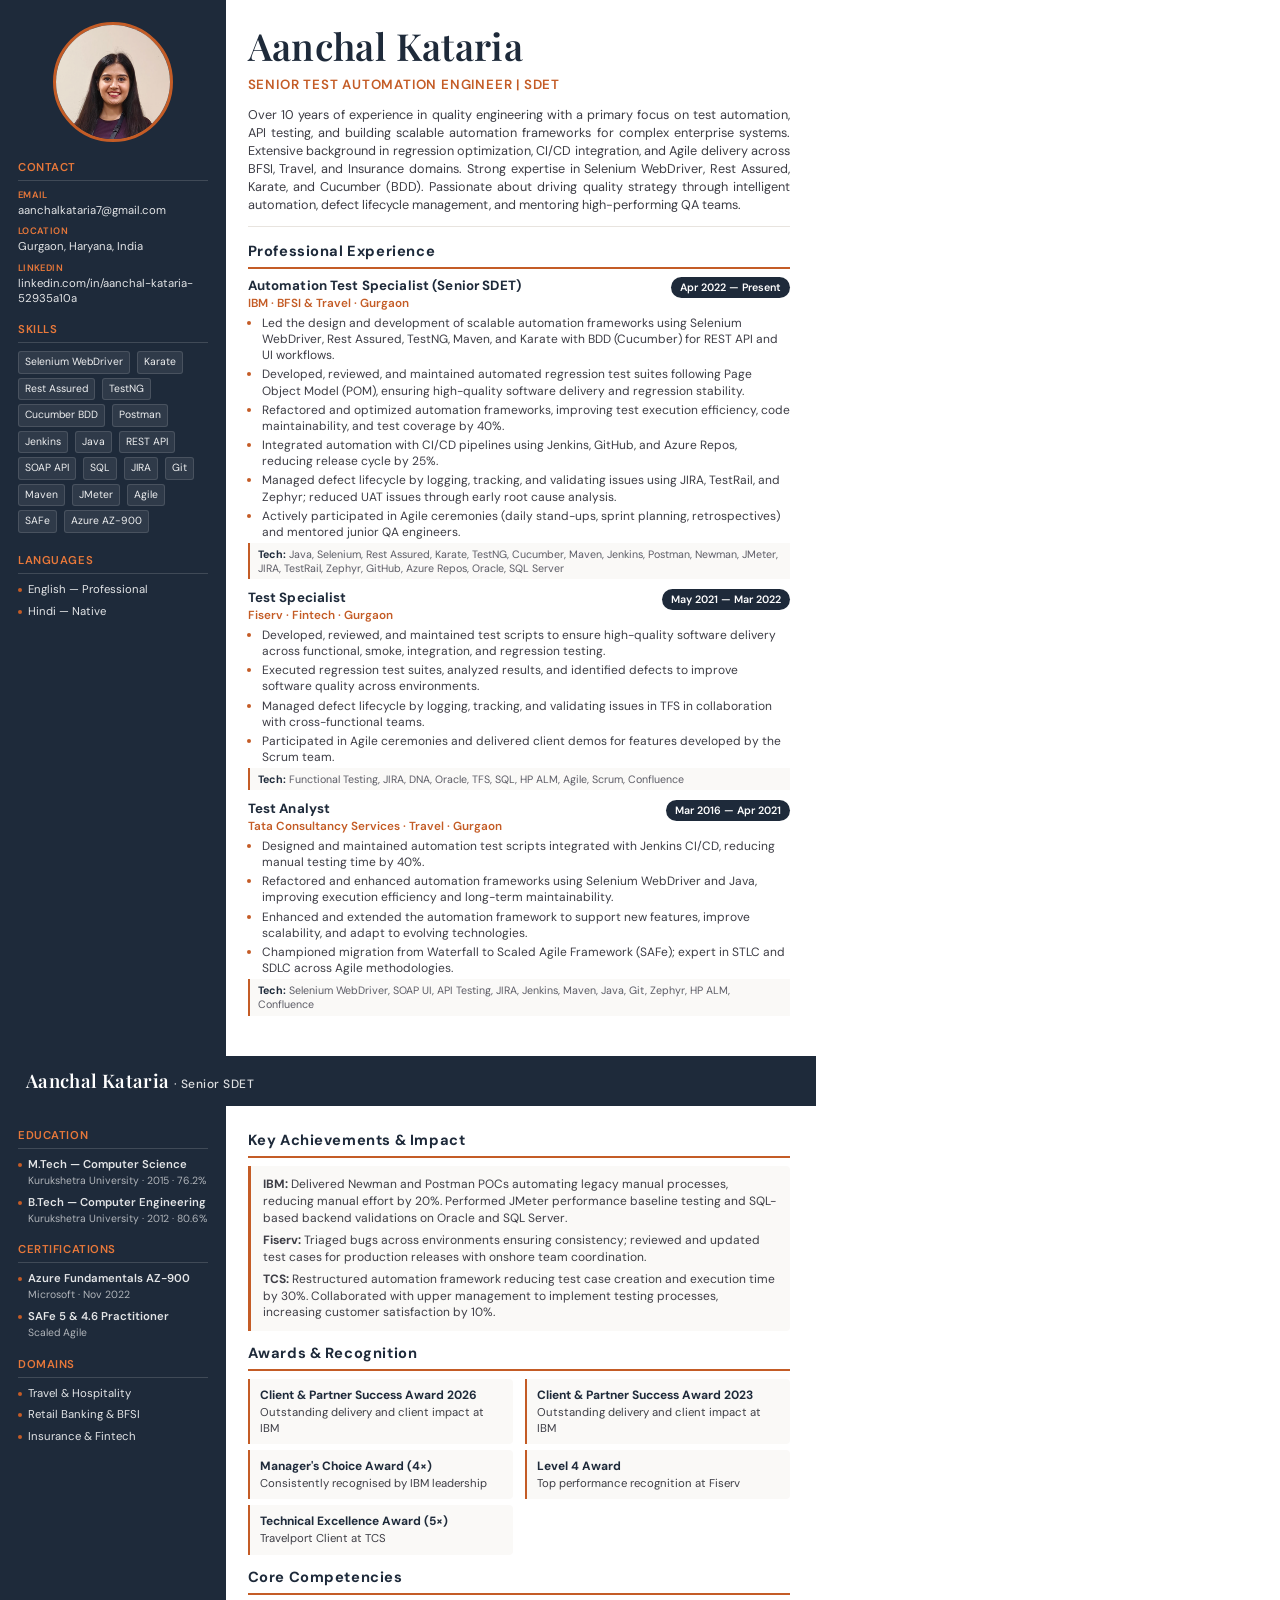
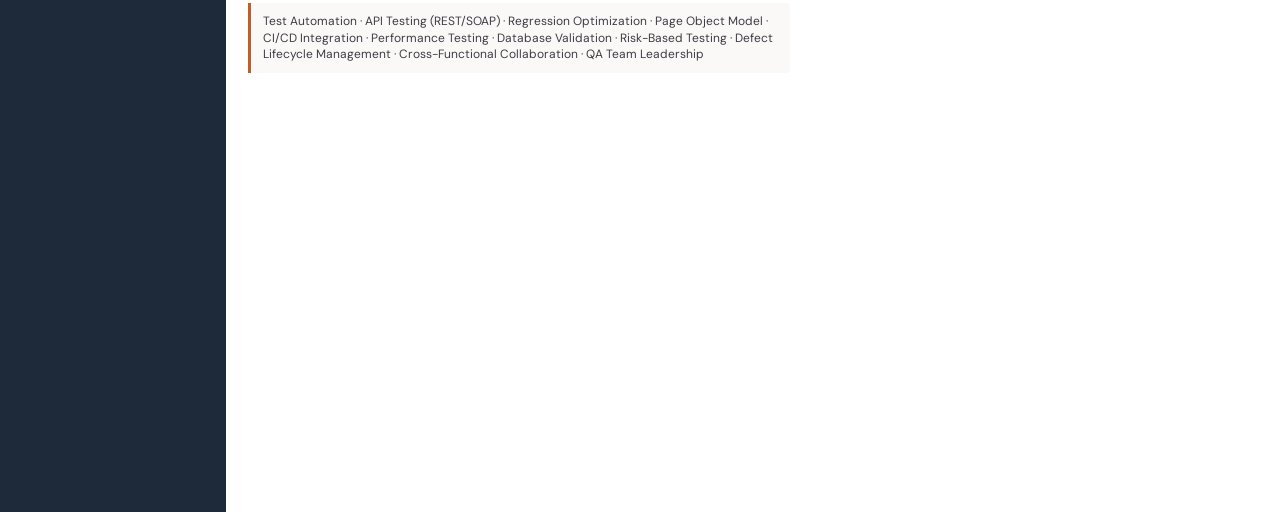
==== resume-pdf.html @ 4f125eb0 "Add personal resume website for GitHub Pages hosting. Static portfolio site with experience, skills," ====
<!DOCTYPE html>
<html lang="en">
<head>
  <meta charset="UTF-8">
  <title>Aanchal Kataria — Resume</title>
  <link rel="preconnect" href="https://fonts.googleapis.com">
  <link rel="preconnect" href="https://fonts.gstatic.com" crossorigin>
  <link href="https://fonts.googleapis.com/css2?family=DM+Sans:wght@400;500;600;700&family=Playfair+Display:wght@500;600&display=swap" rel="stylesheet">
  <style>
    @page { size: letter; margin: 0; }

    * { box-sizing: border-box; margin: 0; padding: 0; }

    html, body {
      -webkit-print-color-adjust: exact;
      print-color-adjust: exact;
      text-rendering: optimizeLegibility;
      font-kerning: normal;
    }

    body {
      font-family: "DM Sans", Helvetica, Arial, sans-serif;
      font-size: 9.5pt;
      line-height: 1.4;
      color: #1a1a1f;
      background: #fff;
    }

    .page {
      width: 8.5in;
      height: 11in;
      overflow: hidden;
      page-break-after: always;
      background: #fff;
    }

    .page:last-child { page-break-after: auto; }

    .layout {
      display: grid;
      grid-template-columns: 2.35in 1fr;
      height: 11in;
    }

    /* ── Sidebar ── */
    .sidebar {
      background: #1e2a3a;
      color: #fff;
      padding: 22px 18px;
    }

    .photo-wrap {
      width: 120px;
      height: 120px;
      margin: 0 auto 18px;
      border-radius: 50%;
      overflow: hidden;
      border: 3px solid #c45c26;
      background: #f5f2ee;
    }

    .photo-wrap img {
      width: 100%;
      height: 100%;
      object-fit: cover;
      display: block;
    }

    .sidebar h2 {
      font-family: "DM Sans", Helvetica, Arial, sans-serif;
      font-size: 8.5pt;
      font-weight: 600;
      text-transform: uppercase;
      letter-spacing: 0.05em;
      line-height: 1.4;
      color: #e8783a;
      margin-bottom: 8px;
      padding-bottom: 4px;
      border-bottom: 1px solid rgba(255,255,255,0.15);
    }

    .sidebar h2:not(:first-of-type) { margin-top: 16px; }

    .contact-item {
      font-size: 8.5pt;
      color: rgba(255,255,255,0.88);
      margin-bottom: 7px;
      line-height: 1.35;
    }

    .contact-item strong {
      display: block;
      font-size: 7pt;
      font-weight: 600;
      text-transform: uppercase;
      letter-spacing: 0.04em;
      line-height: 1.4;
      color: #e8783a;
      margin-bottom: 1px;
    }

    .skill-tag {
      display: inline-block;
      font-size: 7.8pt;
      color: rgba(255,255,255,0.92);
      background: rgba(255,255,255,0.08);
      border: 1px solid rgba(255,255,255,0.12);
      border-radius: 3px;
      padding: 3px 6px;
      margin: 0 4px 4px 0;
    }

    .sidebar-list li {
      font-size: 8.5pt;
      color: rgba(255,255,255,0.88);
      margin-bottom: 6px;
      padding-left: 10px;
      position: relative;
      list-style: none;
    }

    .sidebar-list li::before {
      content: "";
      position: absolute;
      left: 0; top: 6px;
      width: 4px; height: 4px;
      background: #c45c26;
      border-radius: 50%;
    }

    .sidebar-list .t { font-weight: 600; display: block; }
    .sidebar-list .s { font-size: 7.8pt; color: rgba(255,255,255,0.65); }

    /* ── Main ── */
    .main {
      padding: 24px 26px 20px 22px;
    }

    .main h1 {
      font-family: "Playfair Display", Georgia, "Times New Roman", serif;
      font-size: 28pt;
      font-weight: 600;
      color: #1e2a3a;
      line-height: 1.2;
      letter-spacing: 0.01em;
      margin-bottom: 6px;
    }

    .main .role {
      font-family: "DM Sans", Helvetica, Arial, sans-serif;
      font-size: 10pt;
      font-weight: 600;
      color: #c45c26;
      text-transform: uppercase;
      letter-spacing: 0.06em;
      line-height: 1.45;
      margin-bottom: 12px;
    }

    .summary {
      font-size: 9.5pt;
      color: #3d3d45;
      line-height: 1.42;
      text-align: justify;
      margin-bottom: 14px;
      padding-bottom: 12px;
      border-bottom: 1px solid #e8e4df;
    }

    h2.section {
      font-family: "DM Sans", Helvetica, Arial, sans-serif;
      font-size: 11pt;
      font-weight: 700;
      letter-spacing: 0.04em;
      line-height: 1.45;
      color: #1e2a3a;
      margin-bottom: 8px;
      padding-bottom: 5px;
      border-bottom: 2px solid #c45c26;
    }

    h2.section.spaced { margin-top: 12px; }

    .job { margin-bottom: 10px; }

    .job-head {
      display: flex;
      justify-content: space-between;
      align-items: flex-start;
      gap: 8px;
      margin-bottom: 3px;
    }

    .job-title {
      font-size: 10pt;
      font-weight: 700;
      line-height: 1.4;
      letter-spacing: 0.01em;
      color: #1e2a3a;
    }

    .job-meta {
      font-size: 8.8pt;
      font-weight: 600;
      line-height: 1.35;
      color: #c45c26;
    }

    .job-date {
      font-size: 8pt;
      font-weight: 600;
      color: #fff;
      background: #1e2a3a;
      padding: 3px 9px;
      border-radius: 100px;
      white-space: nowrap;
    }

    .job ul { padding-left: 14px; }

    .job li {
      font-size: 9pt;
      color: #3d3d45;
      margin-bottom: 3px;
      line-height: 1.35;
    }

    .job li::marker { color: #c45c26; }

    .tech {
      font-size: 8pt;
      color: #5c5c66;
      background: #faf9f7;
      border-left: 2px solid #c45c26;
      padding: 4px 8px;
      margin-top: 3px;
      line-height: 1.32;
    }

    .tech strong { color: #1e2a3a; }

    .highlight-box {
      background: #faf9f7;
      border-left: 3px solid #c45c26;
      padding: 10px 12px;
      margin-bottom: 10px;
      border-radius: 0 4px 4px 0;
    }

    .highlight-box p {
      font-size: 9pt;
      color: #3d3d45;
      line-height: 1.38;
      margin-bottom: 6px;
    }

    .highlight-box p:last-child { margin-bottom: 0; }

    .awards-grid {
      display: grid;
      grid-template-columns: 1fr 1fr;
      gap: 6px 12px;
    }

    .award-card {
      font-size: 8.5pt;
      color: #3d3d45;
      padding: 8px 10px;
      background: #faf9f7;
      border-left: 2px solid #c45c26;
      border-radius: 0 4px 4px 0;
      line-height: 1.35;
    }

    .award-card strong {
      display: block;
      color: #1e2a3a;
      font-size: 9pt;
      margin-bottom: 2px;
    }

    .page2-header {
      background: #1e2a3a;
      color: #fff;
      padding: 12px 26px;
      font-family: "Playfair Display", Georgia, "Times New Roman", serif;
      font-size: 14pt;
      font-weight: 600;
      letter-spacing: 0.02em;
      line-height: 1.4;
    }

    .page2-header .subtitle {
      font-family: "DM Sans", Helvetica, Arial, sans-serif;
      font-size: 9pt;
      font-weight: 500;
      letter-spacing: 0.04em;
      color: rgba(255, 255, 255, 0.85);
    }
  </style>
</head>
<body>

  <!-- PAGE 1 -->
  <div class="page">
    <div class="layout">
      <aside class="sidebar">
        <div class="photo-wrap">
          <img src="assets/aanchal-photo.png" alt="Aanchal Kataria">
        </div>

        <h2>Contact</h2>
        <div class="contact-item"><strong>Email</strong>aanchalkataria7@gmail.com</div>
        <div class="contact-item"><strong>Location</strong>Gurgaon, Haryana, India</div>
        <div class="contact-item"><strong>LinkedIn</strong>linkedin.com/in/aanchal-kataria-52935a10a</div>

        <h2>Skills</h2>
        <div>
          <span class="skill-tag">Selenium WebDriver</span>
          <span class="skill-tag">Karate</span>
          <span class="skill-tag">Rest Assured</span>
          <span class="skill-tag">TestNG</span>
          <span class="skill-tag">Cucumber BDD</span>
          <span class="skill-tag">Postman</span>
          <span class="skill-tag">Jenkins</span>
          <span class="skill-tag">Java</span>
          <span class="skill-tag">REST API</span>
          <span class="skill-tag">SOAP API</span>
          <span class="skill-tag">SQL</span>
          <span class="skill-tag">JIRA</span>
          <span class="skill-tag">Git</span>
          <span class="skill-tag">Maven</span>
          <span class="skill-tag">JMeter</span>
          <span class="skill-tag">Agile</span>
          <span class="skill-tag">SAFe</span>
          <span class="skill-tag">Azure AZ-900</span>
        </div>

        <h2>Languages</h2>
        <ul class="sidebar-list">
          <li>English — Professional</li>
          <li>Hindi — Native</li>
        </ul>
      </aside>

      <main class="main">
        <h1>Aanchal Kataria</h1>
        <p class="role">Senior Test Automation Engineer | SDET</p>

        <p class="summary">
          Over 10 years of experience in quality engineering with a primary focus on test automation,
          API testing, and building scalable automation frameworks for complex enterprise systems.
          Extensive background in regression optimization, CI/CD integration, and Agile delivery across
          BFSI, Travel, and Insurance domains. Strong expertise in Selenium WebDriver, Rest Assured,
          Karate, and Cucumber (BDD). Passionate about driving quality strategy through intelligent
          automation, defect lifecycle management, and mentoring high-performing QA teams.
        </p>

        <h2 class="section">Professional Experience</h2>

        <article class="job">
          <div class="job-head">
            <div>
              <div class="job-title">Automation Test Specialist (Senior SDET)</div>
              <div class="job-meta">IBM · BFSI &amp; Travel · Gurgaon</div>
            </div>
            <span class="job-date">Apr 2022 — Present</span>
          </div>
          <ul>
            <li>Led the design and development of scalable automation frameworks using Selenium WebDriver, Rest Assured, TestNG, Maven, and Karate with BDD (Cucumber) for REST API and UI workflows.</li>
            <li>Developed, reviewed, and maintained automated regression test suites following Page Object Model (POM), ensuring high-quality software delivery and regression stability.</li>
            <li>Refactored and optimized automation frameworks, improving test execution efficiency, code maintainability, and test coverage by 40%.</li>
            <li>Integrated automation with CI/CD pipelines using Jenkins, GitHub, and Azure Repos, reducing release cycle by 25%.</li>
            <li>Managed defect lifecycle by logging, tracking, and validating issues using JIRA, TestRail, and Zephyr; reduced UAT issues through early root cause analysis.</li>
            <li>Actively participated in Agile ceremonies (daily stand-ups, sprint planning, retrospectives) and mentored junior QA engineers.</li>
          </ul>
          <p class="tech"><strong>Tech:</strong> Java, Selenium, Rest Assured, Karate, TestNG, Cucumber, Maven, Jenkins, Postman, Newman, JMeter, JIRA, TestRail, Zephyr, GitHub, Azure Repos, Oracle, SQL Server</p>
        </article>

        <article class="job">
          <div class="job-head">
            <div>
              <div class="job-title">Test Specialist</div>
              <div class="job-meta">Fiserv · Fintech · Gurgaon</div>
            </div>
            <span class="job-date">May 2021 — Mar 2022</span>
          </div>
          <ul>
            <li>Developed, reviewed, and maintained test scripts to ensure high-quality software delivery across functional, smoke, integration, and regression testing.</li>
            <li>Executed regression test suites, analyzed results, and identified defects to improve software quality across environments.</li>
            <li>Managed defect lifecycle by logging, tracking, and validating issues in TFS in collaboration with cross-functional teams.</li>
            <li>Participated in Agile ceremonies and delivered client demos for features developed by the Scrum team.</li>
          </ul>
          <p class="tech"><strong>Tech:</strong> Functional Testing, JIRA, DNA, Oracle, TFS, SQL, HP ALM, Agile, Scrum, Confluence</p>
        </article>

        <article class="job">
          <div class="job-head">
            <div>
              <div class="job-title">Test Analyst</div>
              <div class="job-meta">Tata Consultancy Services · Travel · Gurgaon</div>
            </div>
            <span class="job-date">Mar 2016 — Apr 2021</span>
          </div>
          <ul>
            <li>Designed and maintained automation test scripts integrated with Jenkins CI/CD, reducing manual testing time by 40%.</li>
            <li>Refactored and enhanced automation frameworks using Selenium WebDriver and Java, improving execution efficiency and long-term maintainability.</li>
            <li>Enhanced and extended the automation framework to support new features, improve scalability, and adapt to evolving technologies.</li>
            <li>Championed migration from Waterfall to Scaled Agile Framework (SAFe); expert in STLC and SDLC across Agile methodologies.</li>
          </ul>
          <p class="tech"><strong>Tech:</strong> Selenium WebDriver, SOAP UI, API Testing, JIRA, Jenkins, Maven, Java, Git, Zephyr, HP ALM, Confluence</p>
        </article>
      </main>
    </div>
  </div>

  <!-- PAGE 2 -->
  <div class="page">
    <div class="page2-header">Aanchal Kataria <span class="subtitle">· Senior SDET</span></div>
    <div class="layout">
      <aside class="sidebar">
        <h2>Education</h2>
        <ul class="sidebar-list">
          <li><span class="t">M.Tech — Computer Science</span><span class="s">Kurukshetra University · 2015 · 76.2%</span></li>
          <li><span class="t">B.Tech — Computer Engineering</span><span class="s">Kurukshetra University · 2012 · 80.6%</span></li>
        </ul>

        <h2>Certifications</h2>
        <ul class="sidebar-list">
          <li><span class="t">Azure Fundamentals AZ-900</span><span class="s">Microsoft · Nov 2022</span></li>
          <li><span class="t">SAFe 5 &amp; 4.6 Practitioner</span><span class="s">Scaled Agile</span></li>
        </ul>

        <h2>Domains</h2>
        <ul class="sidebar-list">
          <li>Travel &amp; Hospitality</li>
          <li>Retail Banking &amp; BFSI</li>
          <li>Insurance &amp; Fintech</li>
        </ul>
      </aside>

      <main class="main">
        <h2 class="section">Key Achievements &amp; Impact</h2>
        <div class="highlight-box">
          <p><strong>IBM:</strong> Delivered Newman and Postman POCs automating legacy manual processes, reducing manual effort by 20%. Performed JMeter performance baseline testing and SQL-based backend validations on Oracle and SQL Server.</p>
          <p><strong>Fiserv:</strong> Triaged bugs across environments ensuring consistency; reviewed and updated test cases for production releases with onshore team coordination.</p>
          <p><strong>TCS:</strong> Restructured automation framework reducing test case creation and execution time by 30%. Collaborated with upper management to implement testing processes, increasing customer satisfaction by 10%.</p>
        </div>

        <h2 class="section spaced">Awards &amp; Recognition</h2>
        <div class="awards-grid">
          <div class="award-card"><strong>Client &amp; Partner Success Award 2026</strong>Outstanding delivery and client impact at IBM</div>
          <div class="award-card"><strong>Client &amp; Partner Success Award 2023</strong>Outstanding delivery and client impact at IBM</div>
          <div class="award-card"><strong>Manager's Choice Award (4×)</strong>Consistently recognised by IBM leadership</div>
          <div class="award-card"><strong>Level 4 Award</strong>Top performance recognition at Fiserv</div>
          <div class="award-card"><strong>Technical Excellence Award (5×)</strong>Travelport Client at TCS</div>
        </div>

        <h2 class="section spaced">Core Competencies</h2>
        <div class="highlight-box">
          <p>Test Automation · API Testing (REST/SOAP) · Regression Optimization · Page Object Model · CI/CD Integration · Performance Testing · Database Validation · Risk-Based Testing · Defect Lifecycle Management · Cross-Functional Collaboration · QA Team Leadership</p>
        </div>
      </main>
    </div>
  </div>

</body>
</html>
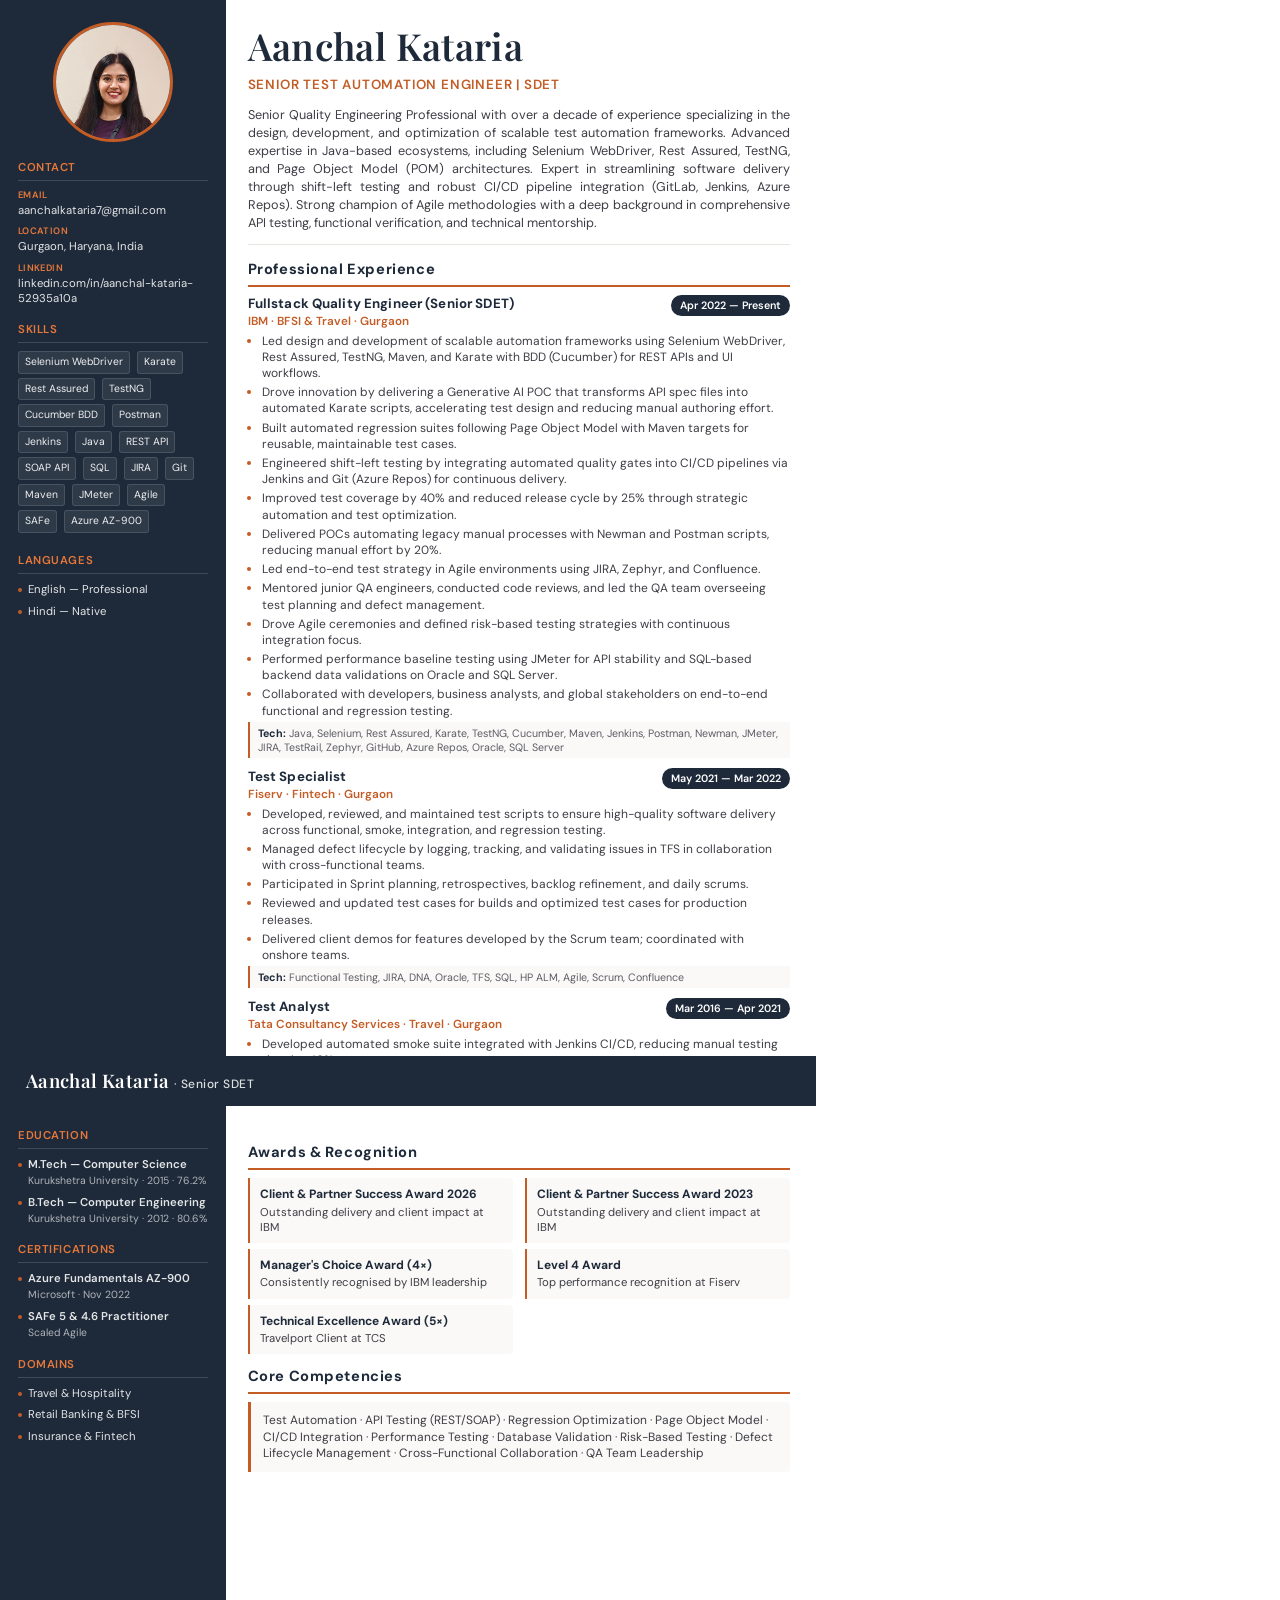
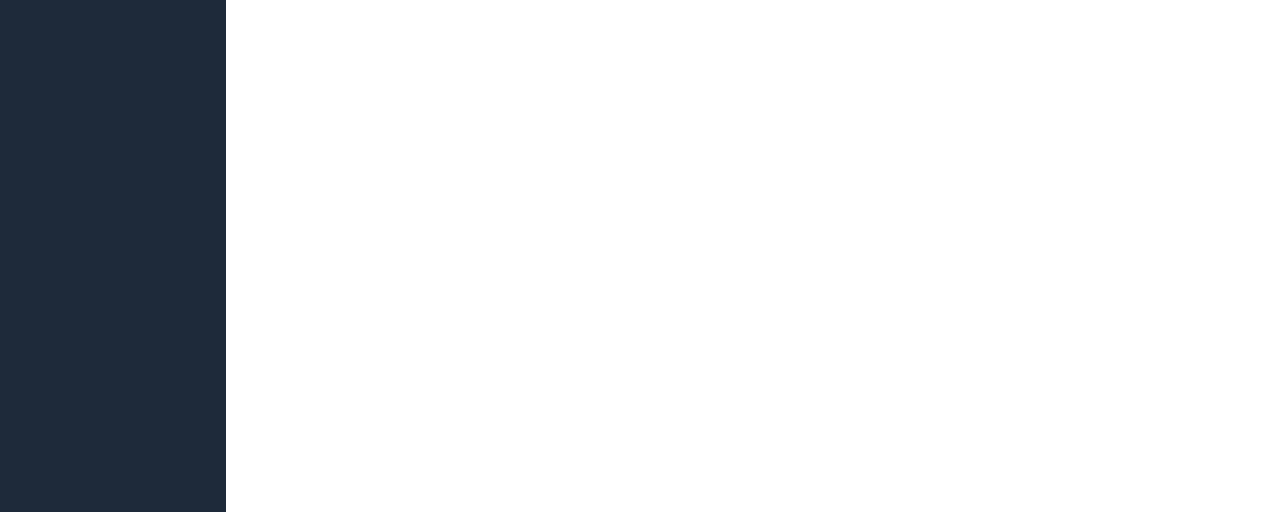
==== commit b6dca489: "Sync PDF bullet points with website and remove redundant Key Achievements section Co-authored-by: Cu" ====
--- a/resume-pdf.html
+++ b/resume-pdf.html
@@ -348,12 +348,13 @@
         <p class="role">Senior Test Automation Engineer | SDET</p>
 
         <p class="summary">
-          Over 10 years of experience in quality engineering with a primary focus on test automation,
-          API testing, and building scalable automation frameworks for complex enterprise systems.
-          Extensive background in regression optimization, CI/CD integration, and Agile delivery across
-          BFSI, Travel, and Insurance domains. Strong expertise in Selenium WebDriver, Rest Assured,
-          Karate, and Cucumber (BDD). Passionate about driving quality strategy through intelligent
-          automation, defect lifecycle management, and mentoring high-performing QA teams.
+          Senior Quality Engineering Professional with over a decade of experience specializing in the
+          design, development, and optimization of scalable test automation frameworks. Advanced expertise
+          in Java-based ecosystems, including Selenium WebDriver, Rest Assured, TestNG, and Page Object
+          Model (POM) architectures. Expert in streamlining software delivery through shift-left testing
+          and robust CI/CD pipeline integration (GitLab, Jenkins, Azure Repos). Strong champion of Agile
+          methodologies with a deep background in comprehensive API testing, functional verification,
+          and technical mentorship.
         </p>
 
         <h2 class="section">Professional Experience</h2>
@@ -361,18 +362,23 @@
         <article class="job">
           <div class="job-head">
             <div>
-              <div class="job-title">Automation Test Specialist (Senior SDET)</div>
+              <div class="job-title">Fullstack Quality Engineer (Senior SDET)</div>
               <div class="job-meta">IBM · BFSI &amp; Travel · Gurgaon</div>
             </div>
             <span class="job-date">Apr 2022 — Present</span>
           </div>
           <ul>
-            <li>Led the design and development of scalable automation frameworks using Selenium WebDriver, Rest Assured, TestNG, Maven, and Karate with BDD (Cucumber) for REST API and UI workflows.</li>
-            <li>Developed, reviewed, and maintained automated regression test suites following Page Object Model (POM), ensuring high-quality software delivery and regression stability.</li>
-            <li>Refactored and optimized automation frameworks, improving test execution efficiency, code maintainability, and test coverage by 40%.</li>
-            <li>Integrated automation with CI/CD pipelines using Jenkins, GitHub, and Azure Repos, reducing release cycle by 25%.</li>
-            <li>Managed defect lifecycle by logging, tracking, and validating issues using JIRA, TestRail, and Zephyr; reduced UAT issues through early root cause analysis.</li>
-            <li>Actively participated in Agile ceremonies (daily stand-ups, sprint planning, retrospectives) and mentored junior QA engineers.</li>
+            <li>Led design and development of scalable automation frameworks using Selenium WebDriver, Rest Assured, TestNG, Maven, and Karate with BDD (Cucumber) for REST APIs and UI workflows.</li>
+            <li>Drove innovation by delivering a Generative AI POC that transforms API spec files into automated Karate scripts, accelerating test design and reducing manual authoring effort.</li>
+            <li>Built automated regression suites following Page Object Model with Maven targets for reusable, maintainable test cases.</li>
+            <li>Engineered shift-left testing by integrating automated quality gates into CI/CD pipelines via Jenkins and Git (Azure Repos) for continuous delivery.</li>
+            <li>Improved test coverage by 40% and reduced release cycle by 25% through strategic automation and test optimization.</li>
+            <li>Delivered POCs automating legacy manual processes with Newman and Postman scripts, reducing manual effort by 20%.</li>
+            <li>Led end-to-end test strategy in Agile environments using JIRA, Zephyr, and Confluence.</li>
+            <li>Mentored junior QA engineers, conducted code reviews, and led the QA team overseeing test planning and defect management.</li>
+            <li>Drove Agile ceremonies and defined risk-based testing strategies with continuous integration focus.</li>
+            <li>Performed performance baseline testing using JMeter for API stability and SQL-based backend data validations on Oracle and SQL Server.</li>
+            <li>Collaborated with developers, business analysts, and global stakeholders on end-to-end functional and regression testing.</li>
           </ul>
           <p class="tech"><strong>Tech:</strong> Java, Selenium, Rest Assured, Karate, TestNG, Cucumber, Maven, Jenkins, Postman, Newman, JMeter, JIRA, TestRail, Zephyr, GitHub, Azure Repos, Oracle, SQL Server</p>
         </article>
@@ -387,9 +393,10 @@
           </div>
           <ul>
             <li>Developed, reviewed, and maintained test scripts to ensure high-quality software delivery across functional, smoke, integration, and regression testing.</li>
-            <li>Executed regression test suites, analyzed results, and identified defects to improve software quality across environments.</li>
             <li>Managed defect lifecycle by logging, tracking, and validating issues in TFS in collaboration with cross-functional teams.</li>
-            <li>Participated in Agile ceremonies and delivered client demos for features developed by the Scrum team.</li>
+            <li>Participated in Sprint planning, retrospectives, backlog refinement, and daily scrums.</li>
+            <li>Reviewed and updated test cases for builds and optimized test cases for production releases.</li>
+            <li>Delivered client demos for features developed by the Scrum team; coordinated with onshore teams.</li>
           </ul>
           <p class="tech"><strong>Tech:</strong> Functional Testing, JIRA, DNA, Oracle, TFS, SQL, HP ALM, Agile, Scrum, Confluence</p>
         </article>
@@ -403,10 +410,12 @@
             <span class="job-date">Mar 2016 — Apr 2021</span>
           </div>
           <ul>
-            <li>Designed and maintained automation test scripts integrated with Jenkins CI/CD, reducing manual testing time by 40%.</li>
-            <li>Refactored and enhanced automation frameworks using Selenium WebDriver and Java, improving execution efficiency and long-term maintainability.</li>
-            <li>Enhanced and extended the automation framework to support new features, improve scalability, and adapt to evolving technologies.</li>
-            <li>Championed migration from Waterfall to Scaled Agile Framework (SAFe); expert in STLC and SDLC across Agile methodologies.</li>
+            <li>Developed automated smoke suite integrated with Jenkins CI/CD, reducing manual testing time by 40%.</li>
+            <li>Restructured automation framework, leading to 30% reduction in test case creation and execution time.</li>
+            <li>Collaborated with upper management to implement new testing processes, increasing customer satisfaction by 10%.</li>
+            <li>Maintained automation suite and regression testing from QA through Production.</li>
+            <li>Championed migration of test approach from Waterfall to Scaled Agile Framework (SAFe).</li>
+            <li>Expert in STLC (Software Testing Life Cycle) and SDLC (Software Development Life Cycle) across Agile and Waterfall methodologies.</li>
           </ul>
           <p class="tech"><strong>Tech:</strong> Selenium WebDriver, SOAP UI, API Testing, JIRA, Jenkins, Maven, Java, Git, Zephyr, HP ALM, Confluence</p>
         </article>
@@ -440,13 +449,6 @@
       </aside>
 
       <main class="main">
-        <h2 class="section">Key Achievements &amp; Impact</h2>
-        <div class="highlight-box">
-          <p><strong>IBM:</strong> Delivered Newman and Postman POCs automating legacy manual processes, reducing manual effort by 20%. Performed JMeter performance baseline testing and SQL-based backend validations on Oracle and SQL Server.</p>
-          <p><strong>Fiserv:</strong> Triaged bugs across environments ensuring consistency; reviewed and updated test cases for production releases with onshore team coordination.</p>
-          <p><strong>TCS:</strong> Restructured automation framework reducing test case creation and execution time by 30%. Collaborated with upper management to implement testing processes, increasing customer satisfaction by 10%.</p>
-        </div>
-
         <h2 class="section spaced">Awards &amp; Recognition</h2>
         <div class="awards-grid">
           <div class="award-card"><strong>Client &amp; Partner Success Award 2026</strong>Outstanding delivery and client impact at IBM</div>
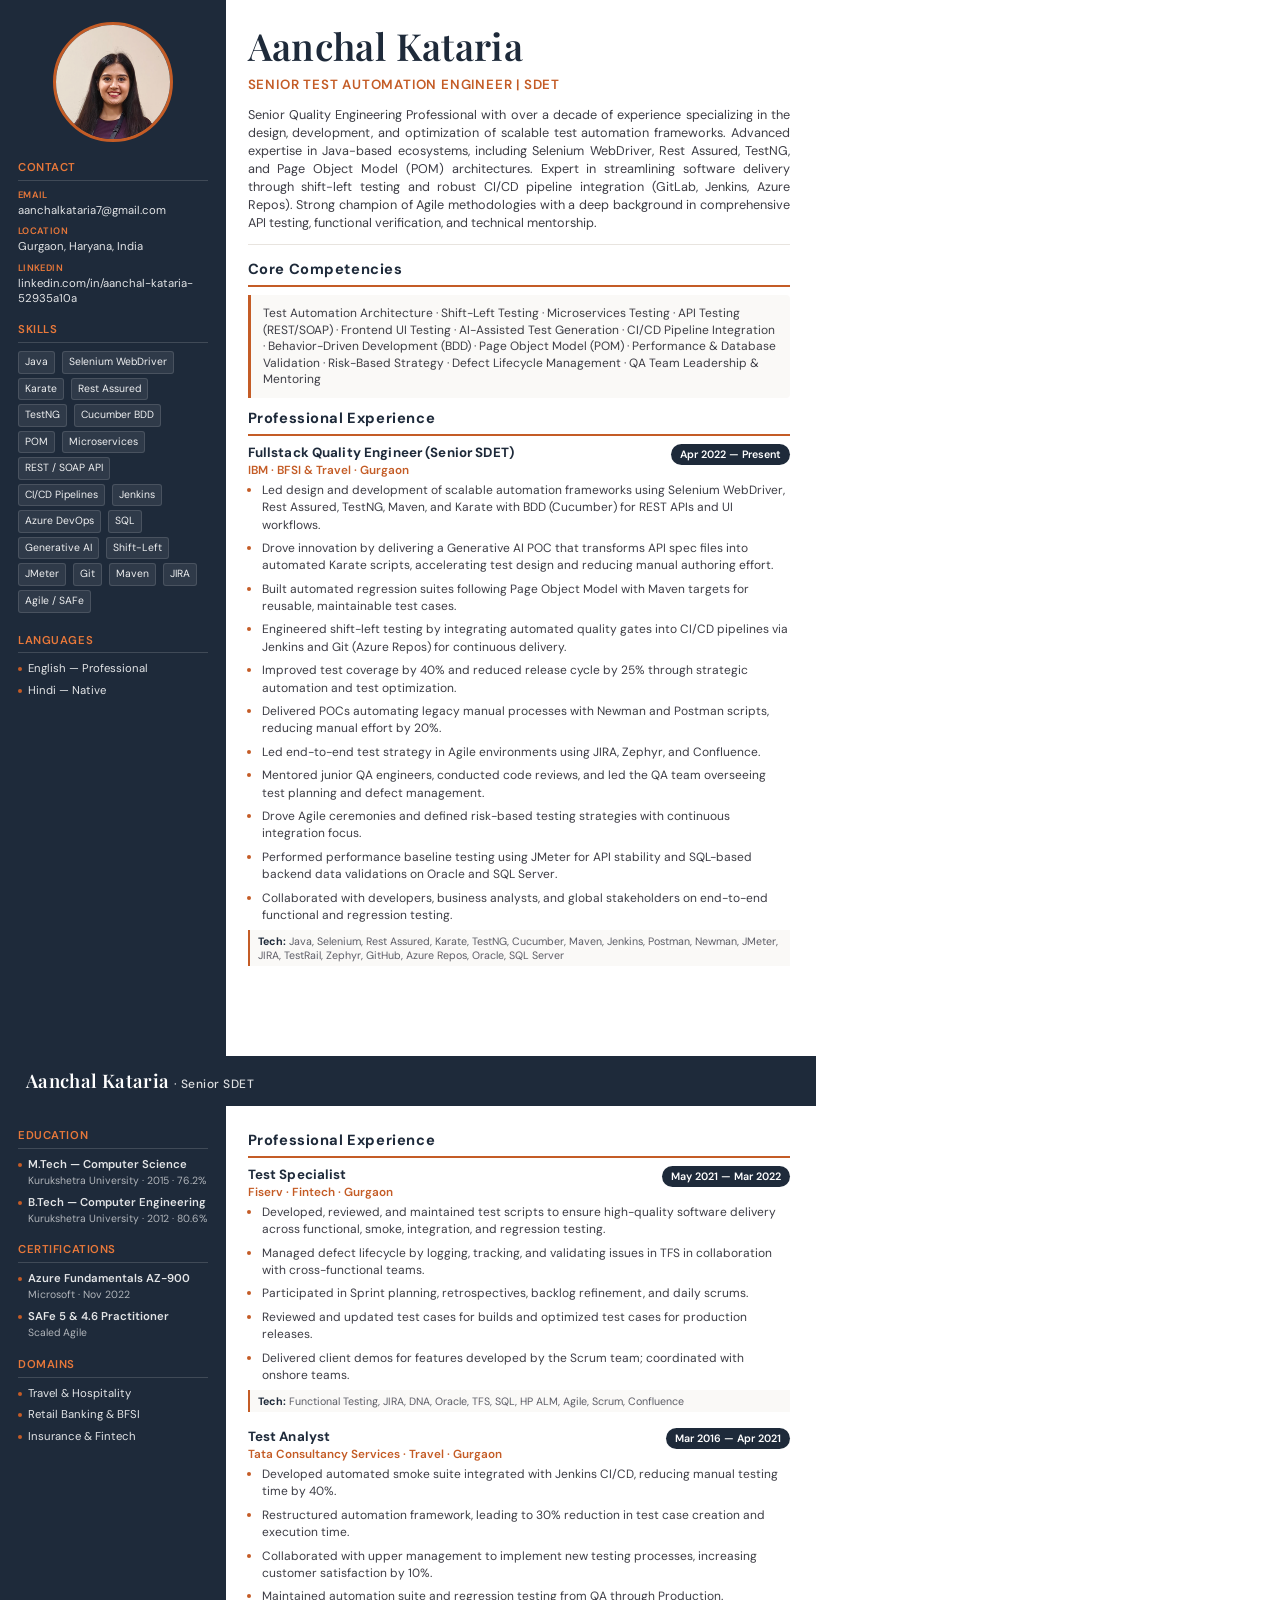
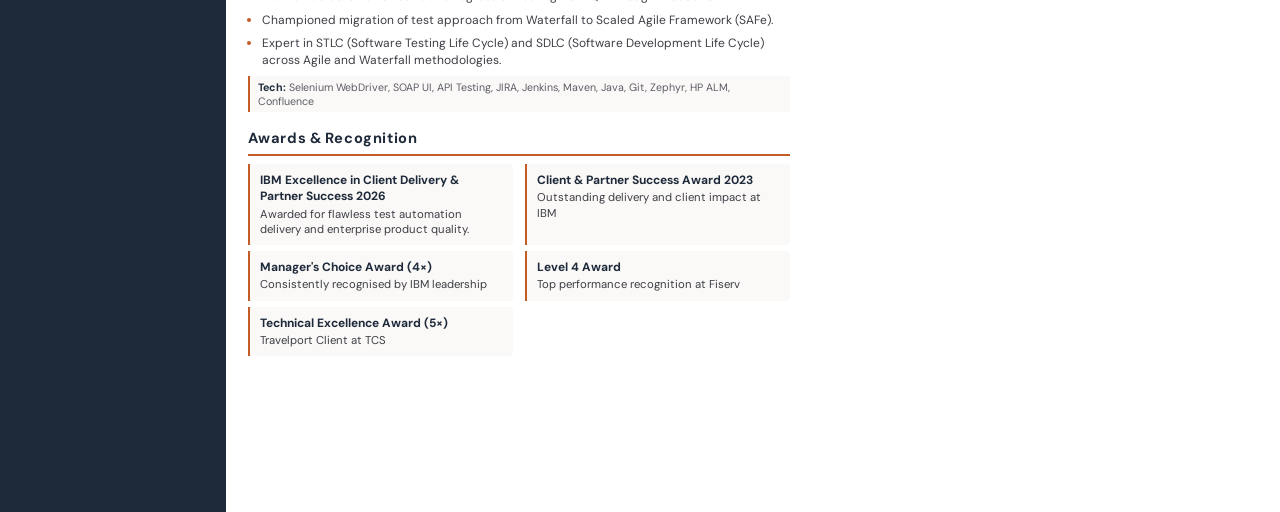
==== commit 8d0f39bb: "Update skills, competencies, and layout spacing Co-authored-by: Cursor <cursoragent@cursor.com>" ====
--- a/resume-pdf.html
+++ b/resume-pdf.html
@@ -181,7 +181,11 @@
 
     h2.section.spaced { margin-top: 12px; }
 
-    .job { margin-bottom: 10px; }
+    .job { 
+      margin-bottom: 16px;
+      page-break-inside: avoid;
+      break-inside: avoid;
+    }
 
     .job-head {
       display: flex;
@@ -221,8 +225,8 @@
     .job li {
       font-size: 9pt;
       color: #3d3d45;
-      margin-bottom: 3px;
-      line-height: 1.35;
+      margin-bottom: 6px;
+      line-height: 1.45;
     }
 
     .job li::marker { color: #c45c26; }
@@ -316,24 +320,26 @@
 
         <h2>Skills</h2>
         <div>
+          <span class="skill-tag">Java</span>
           <span class="skill-tag">Selenium WebDriver</span>
           <span class="skill-tag">Karate</span>
           <span class="skill-tag">Rest Assured</span>
           <span class="skill-tag">TestNG</span>
           <span class="skill-tag">Cucumber BDD</span>
-          <span class="skill-tag">Postman</span>
+          <span class="skill-tag">POM</span>
+          <span class="skill-tag">Microservices</span>
+          <span class="skill-tag">REST / SOAP API</span>
+          <span class="skill-tag">CI/CD Pipelines</span>
           <span class="skill-tag">Jenkins</span>
-          <span class="skill-tag">Java</span>
-          <span class="skill-tag">REST API</span>
-          <span class="skill-tag">SOAP API</span>
+          <span class="skill-tag">Azure DevOps</span>
           <span class="skill-tag">SQL</span>
-          <span class="skill-tag">JIRA</span>
+          <span class="skill-tag">Generative AI</span>
+          <span class="skill-tag">Shift-Left</span>
+          <span class="skill-tag">JMeter</span>
           <span class="skill-tag">Git</span>
           <span class="skill-tag">Maven</span>
-          <span class="skill-tag">JMeter</span>
-          <span class="skill-tag">Agile</span>
-          <span class="skill-tag">SAFe</span>
-          <span class="skill-tag">Azure AZ-900</span>
+          <span class="skill-tag">JIRA</span>
+          <span class="skill-tag">Agile / SAFe</span>
         </div>
 
         <h2>Languages</h2>
@@ -356,6 +362,11 @@
           methodologies with a deep background in comprehensive API testing, functional verification,
           and technical mentorship.
         </p>
+
+        <h2 class="section">Core Competencies</h2>
+        <div class="highlight-box">
+          <p>Test Automation Architecture · Shift-Left Testing · Microservices Testing · API Testing (REST/SOAP) · Frontend UI Testing · AI-Assisted Test Generation · CI/CD Pipeline Integration · Behavior-Driven Development (BDD) · Page Object Model (POM) · Performance &amp; Database Validation · Risk-Based Strategy · Defect Lifecycle Management · QA Team Leadership &amp; Mentoring</p>
+        </div>
 
         <h2 class="section">Professional Experience</h2>
 
@@ -383,6 +394,38 @@
           <p class="tech"><strong>Tech:</strong> Java, Selenium, Rest Assured, Karate, TestNG, Cucumber, Maven, Jenkins, Postman, Newman, JMeter, JIRA, TestRail, Zephyr, GitHub, Azure Repos, Oracle, SQL Server</p>
         </article>
 
+      </main>
+    </div>
+  </div>
+
+  <!-- PAGE 2 -->
+  <div class="page">
+    <div class="page2-header">Aanchal Kataria <span class="subtitle">· Senior SDET</span></div>
+    <div class="layout">
+      <aside class="sidebar">
+        <h2>Education</h2>
+        <ul class="sidebar-list">
+          <li><span class="t">M.Tech — Computer Science</span><span class="s">Kurukshetra University · 2015 · 76.2%</span></li>
+          <li><span class="t">B.Tech — Computer Engineering</span><span class="s">Kurukshetra University · 2012 · 80.6%</span></li>
+        </ul>
+
+        <h2>Certifications</h2>
+        <ul class="sidebar-list">
+          <li><span class="t">Azure Fundamentals AZ-900</span><span class="s">Microsoft · Nov 2022</span></li>
+          <li><span class="t">SAFe 5 &amp; 4.6 Practitioner</span><span class="s">Scaled Agile</span></li>
+        </ul>
+
+        <h2>Domains</h2>
+        <ul class="sidebar-list">
+          <li>Travel &amp; Hospitality</li>
+          <li>Retail Banking &amp; BFSI</li>
+          <li>Insurance &amp; Fintech</li>
+        </ul>
+      </aside>
+
+      <main class="main">
+        <h2 class="section">Professional Experience</h2>
+
         <article class="job">
           <div class="job-head">
             <div>
@@ -419,49 +462,16 @@
           </ul>
           <p class="tech"><strong>Tech:</strong> Selenium WebDriver, SOAP UI, API Testing, JIRA, Jenkins, Maven, Java, Git, Zephyr, HP ALM, Confluence</p>
         </article>
-      </main>
-    </div>
-  </div>
-
-  <!-- PAGE 2 -->
-  <div class="page">
-    <div class="page2-header">Aanchal Kataria <span class="subtitle">· Senior SDET</span></div>
-    <div class="layout">
-      <aside class="sidebar">
-        <h2>Education</h2>
-        <ul class="sidebar-list">
-          <li><span class="t">M.Tech — Computer Science</span><span class="s">Kurukshetra University · 2015 · 76.2%</span></li>
-          <li><span class="t">B.Tech — Computer Engineering</span><span class="s">Kurukshetra University · 2012 · 80.6%</span></li>
-        </ul>
-
-        <h2>Certifications</h2>
-        <ul class="sidebar-list">
-          <li><span class="t">Azure Fundamentals AZ-900</span><span class="s">Microsoft · Nov 2022</span></li>
-          <li><span class="t">SAFe 5 &amp; 4.6 Practitioner</span><span class="s">Scaled Agile</span></li>
-        </ul>
-
-        <h2>Domains</h2>
-        <ul class="sidebar-list">
-          <li>Travel &amp; Hospitality</li>
-          <li>Retail Banking &amp; BFSI</li>
-          <li>Insurance &amp; Fintech</li>
-        </ul>
-      </aside>
-
-      <main class="main">
+
         <h2 class="section spaced">Awards &amp; Recognition</h2>
         <div class="awards-grid">
-          <div class="award-card"><strong>Client &amp; Partner Success Award 2026</strong>Outstanding delivery and client impact at IBM</div>
+          <div class="award-card"><strong>IBM Excellence in Client Delivery &amp; Partner Success 2026</strong>Awarded for flawless test automation delivery and enterprise product quality.</div>
           <div class="award-card"><strong>Client &amp; Partner Success Award 2023</strong>Outstanding delivery and client impact at IBM</div>
           <div class="award-card"><strong>Manager's Choice Award (4×)</strong>Consistently recognised by IBM leadership</div>
           <div class="award-card"><strong>Level 4 Award</strong>Top performance recognition at Fiserv</div>
           <div class="award-card"><strong>Technical Excellence Award (5×)</strong>Travelport Client at TCS</div>
         </div>
 
-        <h2 class="section spaced">Core Competencies</h2>
-        <div class="highlight-box">
-          <p>Test Automation · API Testing (REST/SOAP) · Regression Optimization · Page Object Model · CI/CD Integration · Performance Testing · Database Validation · Risk-Based Testing · Defect Lifecycle Management · Cross-Functional Collaboration · QA Team Leadership</p>
-        </div>
       </main>
     </div>
   </div>
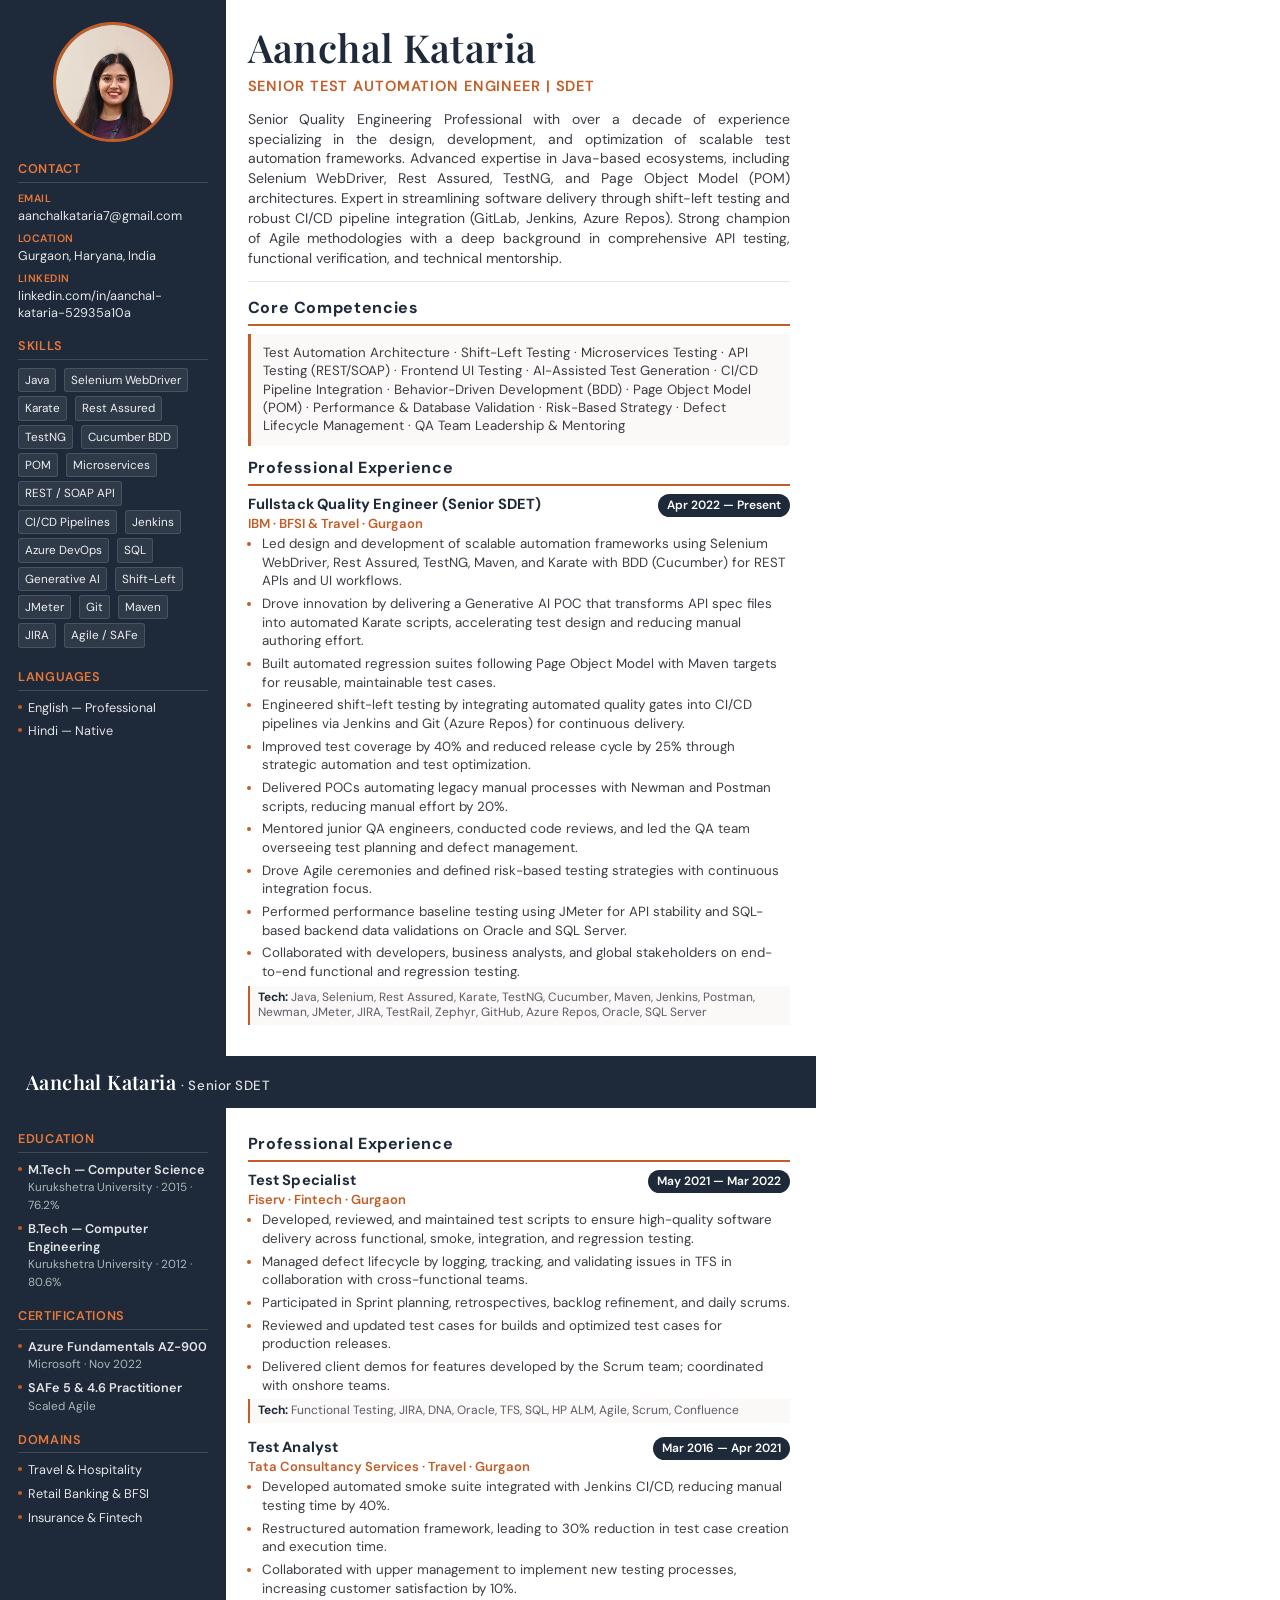
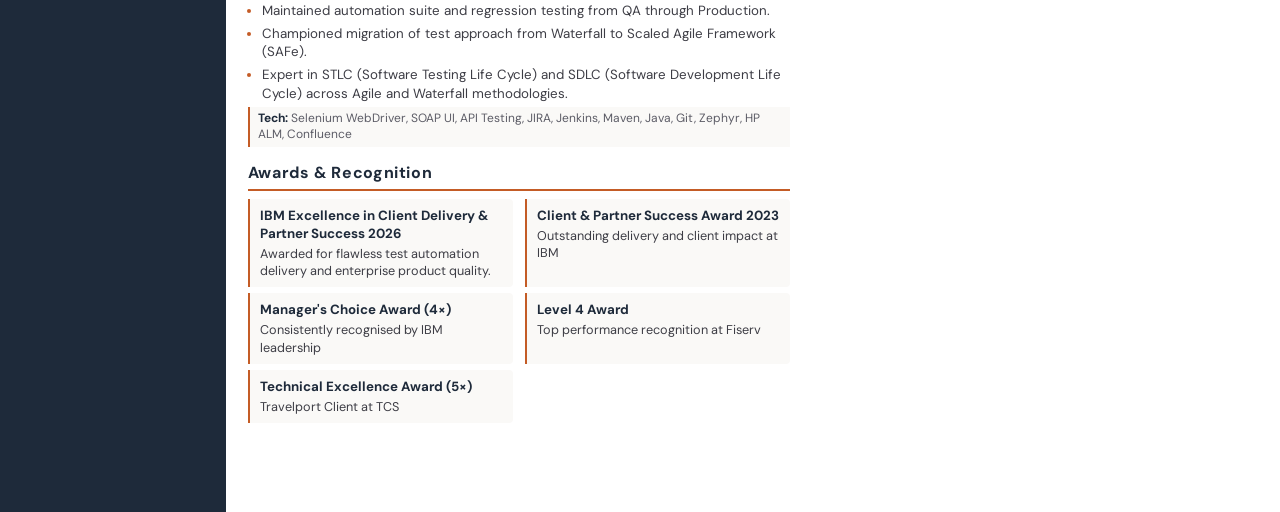
==== commit bf60455d: "Update font size, bullet point spacing, and refine IBM experience Co-authored-by: Cursor <cursoragen" ====
--- a/resume-pdf.html
+++ b/resume-pdf.html
@@ -20,7 +20,7 @@
 
     body {
       font-family: "DM Sans", Helvetica, Arial, sans-serif;
-      font-size: 9.5pt;
+      font-size: 10.5pt;
       line-height: 1.4;
       color: #1a1a1f;
       background: #fff;
@@ -68,7 +68,7 @@
 
     .sidebar h2 {
       font-family: "DM Sans", Helvetica, Arial, sans-serif;
-      font-size: 8.5pt;
+      font-size: 9.5pt;
       font-weight: 600;
       text-transform: uppercase;
       letter-spacing: 0.05em;
@@ -82,7 +82,7 @@
     .sidebar h2:not(:first-of-type) { margin-top: 16px; }
 
     .contact-item {
-      font-size: 8.5pt;
+      font-size: 9.5pt;
       color: rgba(255,255,255,0.88);
       margin-bottom: 7px;
       line-height: 1.35;
@@ -90,7 +90,7 @@
 
     .contact-item strong {
       display: block;
-      font-size: 7pt;
+      font-size: 8pt;
       font-weight: 600;
       text-transform: uppercase;
       letter-spacing: 0.04em;
@@ -101,7 +101,7 @@
 
     .skill-tag {
       display: inline-block;
-      font-size: 7.8pt;
+      font-size: 8.8pt;
       color: rgba(255,255,255,0.92);
       background: rgba(255,255,255,0.08);
       border: 1px solid rgba(255,255,255,0.12);
@@ -111,7 +111,7 @@
     }
 
     .sidebar-list li {
-      font-size: 8.5pt;
+      font-size: 9.5pt;
       color: rgba(255,255,255,0.88);
       margin-bottom: 6px;
       padding-left: 10px;
@@ -129,7 +129,7 @@
     }
 
     .sidebar-list .t { font-weight: 600; display: block; }
-    .sidebar-list .s { font-size: 7.8pt; color: rgba(255,255,255,0.65); }
+    .sidebar-list .s { font-size: 8.8pt; color: rgba(255,255,255,0.65); }
 
     /* ── Main ── */
     .main {
@@ -138,7 +138,7 @@
 
     .main h1 {
       font-family: "Playfair Display", Georgia, "Times New Roman", serif;
-      font-size: 28pt;
+      font-size: 29pt;
       font-weight: 600;
       color: #1e2a3a;
       line-height: 1.2;
@@ -148,7 +148,7 @@
 
     .main .role {
       font-family: "DM Sans", Helvetica, Arial, sans-serif;
-      font-size: 10pt;
+      font-size: 11pt;
       font-weight: 600;
       color: #c45c26;
       text-transform: uppercase;
@@ -158,7 +158,7 @@
     }
 
     .summary {
-      font-size: 9.5pt;
+      font-size: 10.5pt;
       color: #3d3d45;
       line-height: 1.42;
       text-align: justify;
@@ -169,7 +169,7 @@
 
     h2.section {
       font-family: "DM Sans", Helvetica, Arial, sans-serif;
-      font-size: 11pt;
+      font-size: 12pt;
       font-weight: 700;
       letter-spacing: 0.04em;
       line-height: 1.45;
@@ -182,7 +182,7 @@
     h2.section.spaced { margin-top: 12px; }
 
     .job { 
-      margin-bottom: 16px;
+      margin-bottom: 14px;
       page-break-inside: avoid;
       break-inside: avoid;
     }
@@ -196,7 +196,7 @@
     }
 
     .job-title {
-      font-size: 10pt;
+      font-size: 11pt;
       font-weight: 700;
       line-height: 1.4;
       letter-spacing: 0.01em;
@@ -204,14 +204,14 @@
     }
 
     .job-meta {
-      font-size: 8.8pt;
+      font-size: 9.8pt;
       font-weight: 600;
       line-height: 1.35;
       color: #c45c26;
     }
 
     .job-date {
-      font-size: 8pt;
+      font-size: 9pt;
       font-weight: 600;
       color: #fff;
       background: #1e2a3a;
@@ -223,16 +223,16 @@
     .job ul { padding-left: 14px; }
 
     .job li {
+      font-size: 10pt;
+      color: #3d3d45;
+      margin-bottom: 4px;
+      line-height: 1.4;
+    }
+
+    .job li::marker { color: #c45c26; }
+
+    .tech {
       font-size: 9pt;
-      color: #3d3d45;
-      margin-bottom: 6px;
-      line-height: 1.45;
-    }
-
-    .job li::marker { color: #c45c26; }
-
-    .tech {
-      font-size: 8pt;
       color: #5c5c66;
       background: #faf9f7;
       border-left: 2px solid #c45c26;
@@ -252,7 +252,7 @@
     }
 
     .highlight-box p {
-      font-size: 9pt;
+      font-size: 10pt;
       color: #3d3d45;
       line-height: 1.38;
       margin-bottom: 6px;
@@ -267,7 +267,7 @@
     }
 
     .award-card {
-      font-size: 8.5pt;
+      font-size: 9.5pt;
       color: #3d3d45;
       padding: 8px 10px;
       background: #faf9f7;
@@ -279,7 +279,7 @@
     .award-card strong {
       display: block;
       color: #1e2a3a;
-      font-size: 9pt;
+      font-size: 10pt;
       margin-bottom: 2px;
     }
 
@@ -288,7 +288,7 @@
       color: #fff;
       padding: 12px 26px;
       font-family: "Playfair Display", Georgia, "Times New Roman", serif;
-      font-size: 14pt;
+      font-size: 15pt;
       font-weight: 600;
       letter-spacing: 0.02em;
       line-height: 1.4;
@@ -296,7 +296,7 @@
 
     .page2-header .subtitle {
       font-family: "DM Sans", Helvetica, Arial, sans-serif;
-      font-size: 9pt;
+      font-size: 10pt;
       font-weight: 500;
       letter-spacing: 0.04em;
       color: rgba(255, 255, 255, 0.85);
@@ -385,7 +385,6 @@
             <li>Engineered shift-left testing by integrating automated quality gates into CI/CD pipelines via Jenkins and Git (Azure Repos) for continuous delivery.</li>
             <li>Improved test coverage by 40% and reduced release cycle by 25% through strategic automation and test optimization.</li>
             <li>Delivered POCs automating legacy manual processes with Newman and Postman scripts, reducing manual effort by 20%.</li>
-            <li>Led end-to-end test strategy in Agile environments using JIRA, Zephyr, and Confluence.</li>
             <li>Mentored junior QA engineers, conducted code reviews, and led the QA team overseeing test planning and defect management.</li>
             <li>Drove Agile ceremonies and defined risk-based testing strategies with continuous integration focus.</li>
             <li>Performed performance baseline testing using JMeter for API stability and SQL-based backend data validations on Oracle and SQL Server.</li>
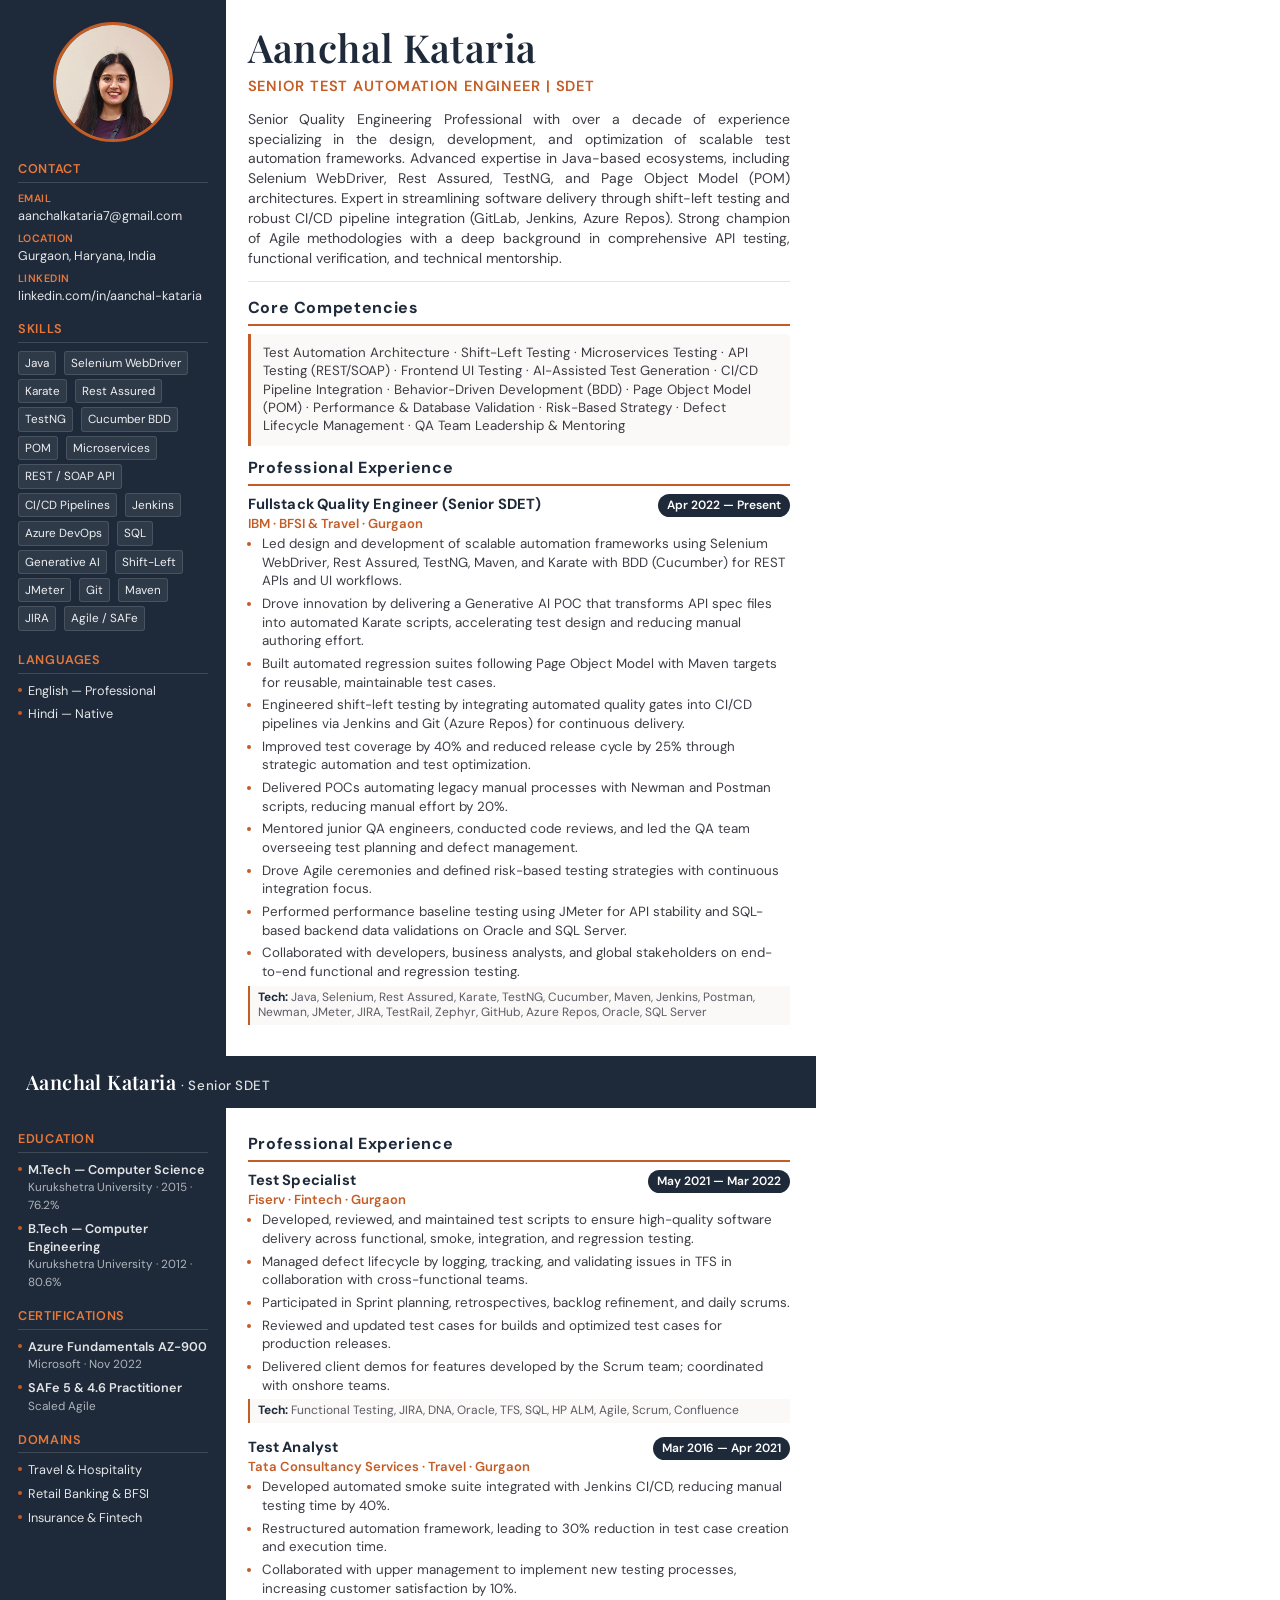
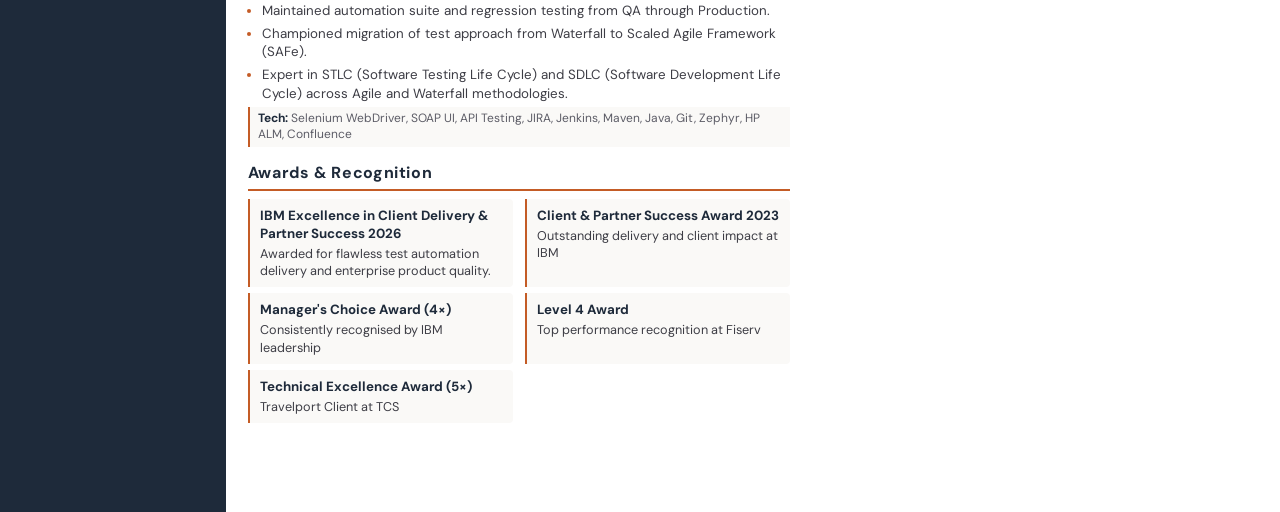
==== commit 88749340: "Update LinkedIn URL Co-authored-by: Cursor <cursoragent@cursor.com>" ====
--- a/resume-pdf.html
+++ b/resume-pdf.html
@@ -316,7 +316,7 @@
         <h2>Contact</h2>
         <div class="contact-item"><strong>Email</strong>aanchalkataria7@gmail.com</div>
         <div class="contact-item"><strong>Location</strong>Gurgaon, Haryana, India</div>
-        <div class="contact-item"><strong>LinkedIn</strong>linkedin.com/in/aanchal-kataria-52935a10a</div>
+        <div class="contact-item"><strong>LinkedIn</strong>linkedin.com/in/aanchal-kataria</div>
 
         <h2>Skills</h2>
         <div>
